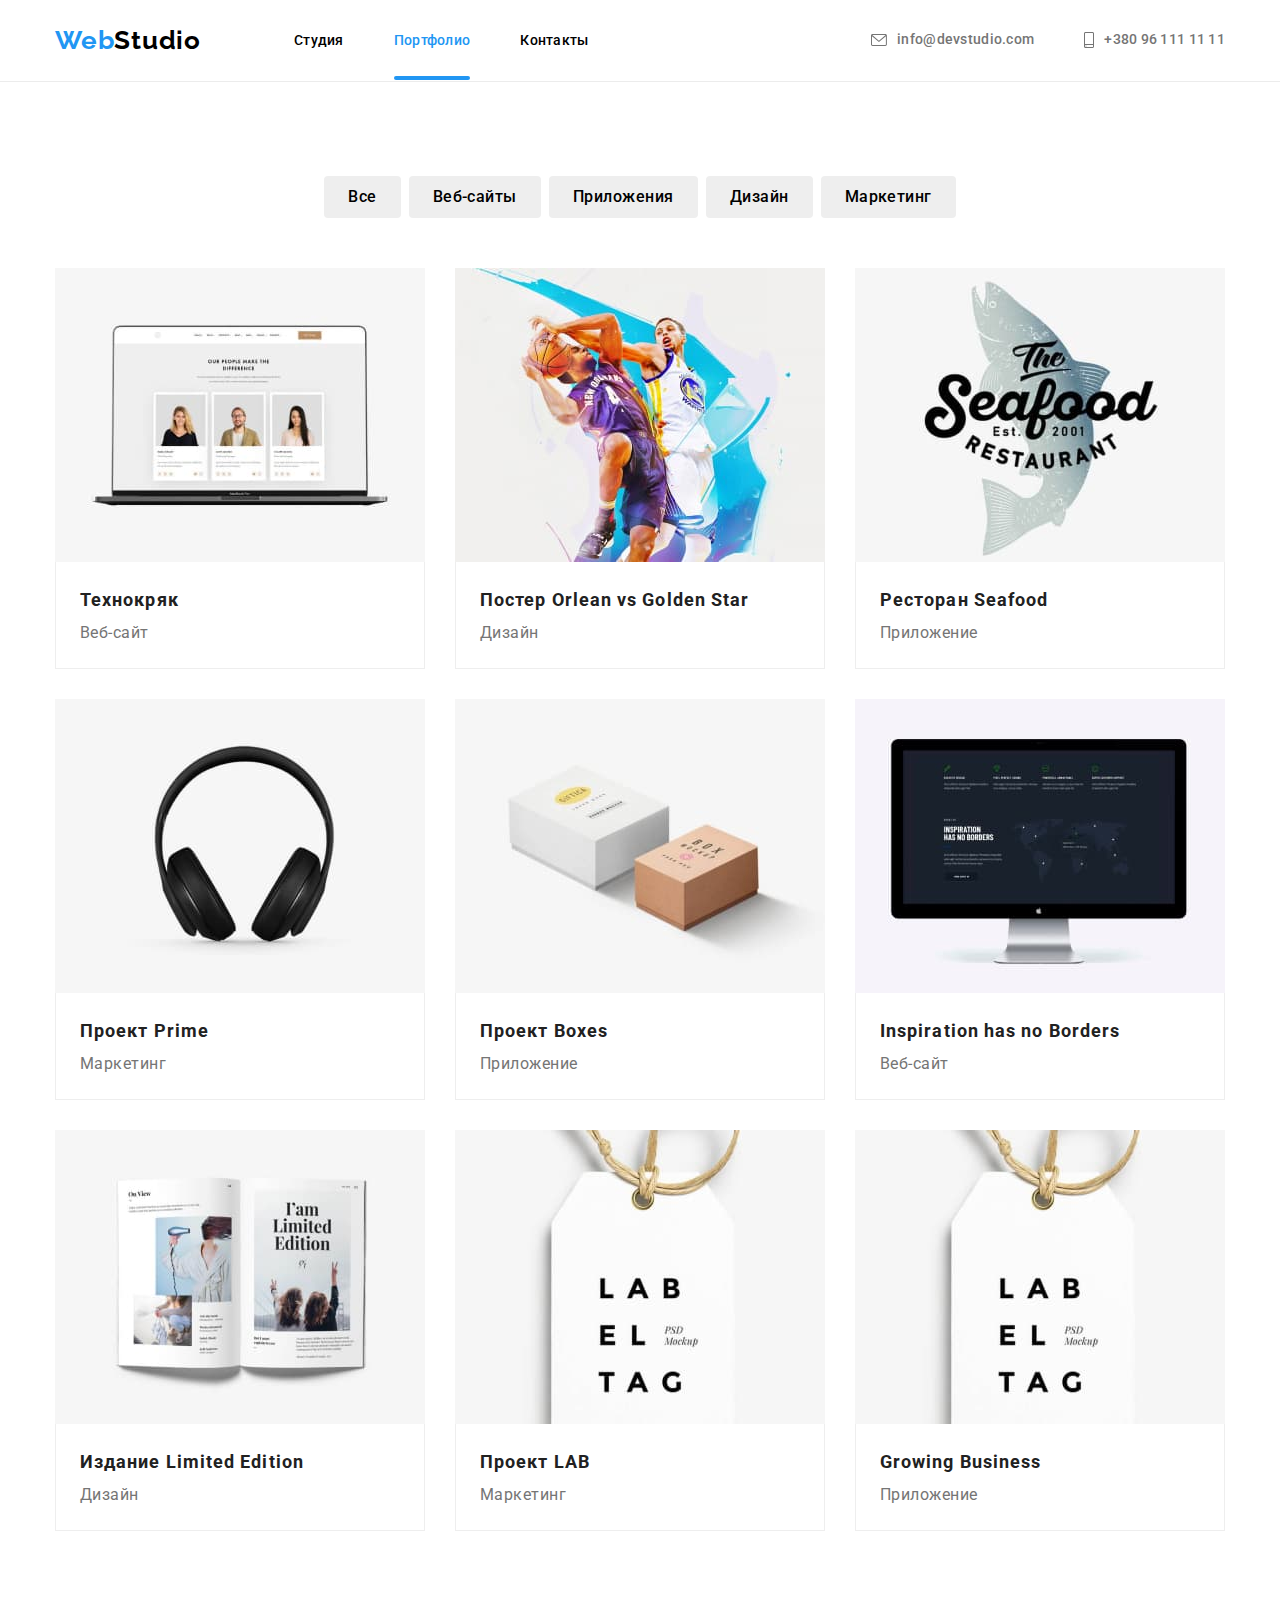
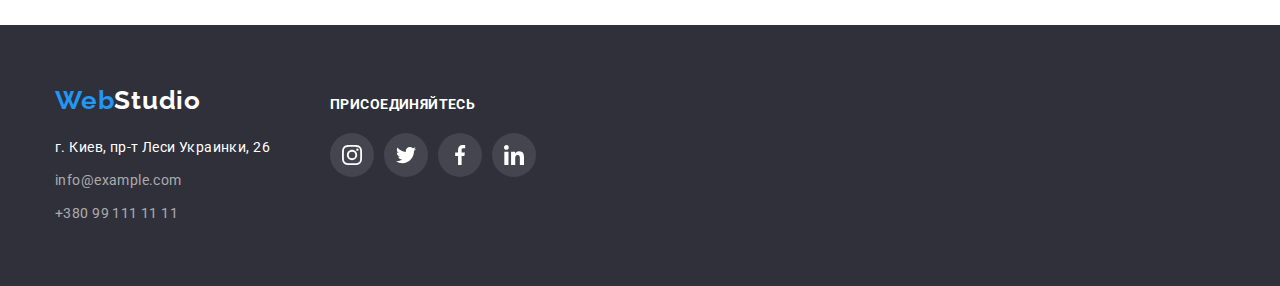
==== portfolio.html @ 20a025dc "Добавляет файлы из пятого домашнего задания." ====
<!-- Разметка портфолио -->
<!DOCTYPE html>
<html lang="ru">
    <head>
        <meta charset="UTF-8">
        <meta http-equiv="X-UA-Compatible" content="IE=edge">
        <meta name="viewport" content="width=device-width, initial-scale=1.0">
        <title>Document</title>
        <link rel="preconnect" href="https://fonts.googleapis.com">
        <link rel="preconnect" href="https://fonts.gstatic.com" crossorigin>
        <link
            href="https://fonts.googleapis.com/css2?family=Raleway:wght@700&family=Roboto:wght@400;500;700;900&display=swap"
            rel="stylesheet">
        <link rel="stylesheet" href="https://cdn.jsdelivr.net/npm/modern-normalize@1.1.0/modern-normalize.min.css">
        <link rel="stylesheet" href="./css/styles.css">
    </head>
    
    <body>

        <!-- Шапка -->
        <header class="page-header">
            <div class="container page-header-container">
                <nav class="page-nav">
                    <a class="logo header-logo link" href="./index.html" lang="en">
                        <span class="span">Web</span>Studio
                    </a>
                    <ul class="menu list">
                        <li class="menu-item">
                            <a class="menu-link link" href="./index.html">Студия</a>
                        </li>
                        <li class="menu-item">
                            <a class="menu-link link current" href="./portfolio.html">Портфолио</a>
                        </li>
                        <li class="menu-item">
                            <a class="menu-link link" href="">Контакты</a>
                        </li>
                    </ul>
                </nav>
                <ul class="contact-list list">
                    <li class="header-contact-list-item">
                        <a class="header-contact-link link" href="mailto:info@devstudio.com">
                            <svg class="header-contact-logo" width="16" height="12">
                                <use href="./images/sprite.svg#icon-envelope"></use>
                            </svg>
                            info@devstudio.com
                        </a>
                    </li>
                    <li class="header-contact-list-item">
                        <a class="header-contact-link link" href="tel:+380961111111">
                            <svg class="header-contact-logo" width="10" height="16">
                                <use href="./images/sprite.svg#icon-smartphone"></use>
                            </svg>
                            +380 96 111 11 11
                        </a>
                    </li>
                </ul>
            </div>
        </header>

        <!-- Уникальный контент -->
        <main>
            <section class="portfolio">
                <div class="container portfolio-container">
                    <h1 class="porfolio-title" hidden>Наши работы</h1>
                    <ul class="filter-list list">
                        <li class="filter-list-item">
                            <button class="button portfolio-btn" type="button">Все</button>
                        </li>
                        <li class="filter-list-item">
                            <button class="button portfolio-btn" type="button">Веб-сайты</button>
                        </li>
                        <li class="filter-list-item">
                            <button class="button portfolio-btn" type="button">Приложения</button>
                        </li>
                        <li class="filter-list-item">
                            <button class="button portfolio-btn" type="button">Дизайн</button>
                        </li>
                        <li class="filter-list-item">
                            <button class="button portfolio-btn" type="button">Маркетинг</button>
                        </li>
                    </ul>
                    <ul class="img-list list">
                        <li class="img-list-item">
                            <a class="card-link link" href="">
                                <div class="img-envelope-wrapper">
                                    <img class="img" src="./images/portfolio/workers.jpg" alt="Сотрудники" width="370" height="294">
                                    <p class="envelope">Ресурс предлагает комплексные предложения с разным уровнем функционала и сервисов. Все это позволит
                                        посетителю получить исчерпывающие сведения о компании или частном лице.</p>
                                </div>
                                <div class="card-wrapper">
                                    <h2 class="card-link-title">Технокряк</h2>
                                    <p class="text">Веб-сайт</p>
                                </div>
                            </a>
                        </li>
                        <li class="img-list-item">
                            <a class="card-link link" href="">
                                <div class="img-envelope-wrapper">
                                    <img class="img" src="./images/portfolio/poster.jpg" alt="Постер" width="370" height="294">
                                    <p class="envelope">Ресурс предлагает комплексные предложения с разным уровнем функционала и сервисов. Все это позволит
                                        посетителю получить исчерпывающие сведения о компании или частном лице.</p>
                                </div>
                                <div class="card-wrapper">
                                    <h2 class="card-link-title">Постер <span lang="en">Orlean vs Golden Star</span></h2>
                                    <p class="text">Дизайн</p>
                                </div>
                            </a>
                        </li>
                        <li class="img-list-item">
                            <a class="card-link link" href="">
                                <div class="img-envelope-wrapper">
                                    <img class="img" src="./images/portfolio/restaurant-logo.jpg" alt="Логотип ресторана" width="370" height="294">
                                    <p class="envelope">Ресурс предлагает комплексные предложения с разным уровнем функционала и сервисов. Все это позволит
                                        посетителю получить исчерпывающие сведения о компании или частном лице.</p>
                                </div>                               
                                <div class="card-wrapper">
                                    <h2 class="card-link-title">Ресторан <span lang="en">Seafood</span></h2>
                                    <p class="text">Приложение</p>
                                </div>                           
                            </a>
                        </li class="img-list-item">
                        <li class="img-list-item"> 
                            <a class="card-link link" href="">
                                <div class="img-envelope-wrapper">
                                    <img class="img" src="./images/portfolio/progect-prime.jpg" alt="Наушники" width="370" height="294">
                                    <p class="envelope">Ресурс предлагает комплексные предложения с разным уровнем функционала и сервисов. Все это позволит
                                        посетителю получить исчерпывающие сведения о компании или частном лице.</p>
                                </div>                               
                                <div class="card-wrapper">
                                    <h2 class="card-link-title">Проект <span lang="en">Prime</span></h2>
                                    <p class="text">Маркетинг</p>
                                </div> 
                            </a>
                        </li>
                        <li class="img-list-item">
                            <a class="card-link link" href="">
                                <div class="img-envelope-wrapper">
                                    <img class="img" src="./images/portfolio/project-boxes.jpg" alt="Коробки" width="370" height="294">
                                    <p class="envelope">Ресурс предлагает комплексные предложения с разным уровнем функционала и сервисов. Все это позволит
                                        посетителю получить исчерпывающие сведения о компании или частном лице.</p>
                                </div>                               
                                <div class="card-wrapper">
                                    <h2 class="card-link-title">Проект <span lang="en">Boxes</span></h2>
                                    <p class="text">Приложение</p>
                                </div>  
                            </a>
                        </li>
                        <li class="img-list-item">
                            <a class="card-link link" href="">
                                <div class="img-envelope-wrapper">
                                    <img class="img" src="./images/portfolio/inspiration-has-no-borders.jpg" alt="Описание преимуществ" width="370"
                                        height="294">
                                    <p class="envelope">Ресурс предлагает комплексные предложения с разным уровнем функционала и сервисов. Все это позволит
                                        посетителю получить исчерпывающие сведения о компании или частном лице.</p>
                                </div>                               
                                <div class="card-wrapper">
                                    <h2 class="card-link-title" lang="en">Inspiration has no Borders</h2>
                                    <p class="text">Веб-сайт</p>
                                </div>
                            </a>
                        </li>
                        <li class="img-list-item">
                            <a class="card-link link" href="">
                                <div class="img-envelope-wrapper">
                                    <img src="./images/portfolio/post-limited-edition.jpg" alt="Журнал" width="370" height="294">
                                    <p class="envelope">Ресурс предлагает комплексные предложения с разным уровнем функционала и сервисов. Все это позволит
                                        посетителю получить исчерпывающие сведения о компании или частном лице.</p>
                                </div>                               
                                <div class="card-wrapper">
                                    <h2 class="card-link-title">Издание <span lang="en">Limited Edition</span></h2>
                                    <p class="text">Дизайн</p>
                                </div>   
                            </a>
                        </li>
                        <li class="img-list-item">
                            <a class="card-link link" href="">
                                <div class="img-envelope-wrapper">
                                    <img class="img" src="./images/portfolio/project-lab.jpg" alt="Этикетка" width="370" height="294">
                                    <p class="envelope">Ресурс предлагает комплексные предложения с разным уровнем функционала и сервисов. Все это позволит
                                        посетителю получить исчерпывающие сведения о компании или частном лице.</p>
                                </div>                              
                                <div class="card-wrapper">
                                    <h2 class="card-link-title">Проект <span lang="en">LAB</span></h2>
                                    <p class="text">Маркетинг</p>
                                </div>   
                            </a>
                        </li>
                        <li class="img-list-item">
                            <a class="card-link link" href="">
                                <div class="img-envelope-wrapper">
                                    <img class="img" src="./images/portfolio/project-lab.jpg" alt="Этикетка" width="370" height="294">
                                    <p class="envelope">Ресурс предлагает комплексные предложения с разным уровнем функционала и сервисов. Все это
                                        позволит
                                        посетителю получить исчерпывающие сведения о компании или частном лице.</p>
                                </div>
                                <div class="card-wrapper">
                                    <h2 class="card-link-title" lang="en">Growing Business</h2>
                                    <p class="text">Приложение</p>
                                </div>  
                            </a>
                        </li>
                    </ul>
                </div>
            </section>
        </main>

        <!-- Подвал -->
        <footer class="page-footer">
            <div class="container page-footer-container">
                <div class="logo-adress-wrapper">
                    <a class="logo footer-logo link" href="./index.html" lang="en"><span class="span">Web</span><span
                            class="footer-span">Studio</span></a>
                    <address class="contact-info">
                        <ul class="footer-contact-list list">
                            <li class="footer-contact-list-item">
                                <a class="map link" href="https://goo.gl/maps/jYa3saxuVgHwLRbw7">г. Киев, пр-т Леси Украинки,
                                    26</a>
                            </li>
                            <li class="footer-contact-list-item">
                                <a class="footer-contact-link link" href="mailto:info@example.com"
                                    lang="en">info@example.com</a>
                            </li>
                            <li class="footer-contact-list-item">
                                <a class="footer-contact-link link" href="tel:+380991111111">+380 99 111 11 11</a>
                            </li>
                        </ul>
                    </address>
                </div>
        
                <div class="social-list-wrapper">
                    <b class="call">присоединяйтесь</b>
                    <ul class="social-list list">
                        <li class="footer-social-list-item">
                            <a href="" class="social-list-link footer-social-link">
                                <svg class="social-list-logo" width="20" height="20">
                                    <use href="./images/sprite.svg#icon-instagram"></use>
                                </svg>
                            </a>
                        </li>
                        <li class="footer-social-list-item">
                            <a href="" class="social-list-link footer-social-link">
                                <svg class="social-list-logo" width="20" height="20">
                                    <use href="./images/sprite.svg#icon-twitter"></use>
                                </svg>
                            </a>
                        </li>
                        <li class="footer-social-list-item">
                            <a href="" class="social-list-link footer-social-link">
                                <svg class="social-list-logo" width="20" height="20">
                                    <use href="./images/sprite.svg#icon-facebook"></use>
                                </svg>
                            </a>
                        </li>
                        <li class="footer-social-list-item">
                            <a href="" class="social-list-link footer-social-link">
                                <svg class="social-list-logo" width="20" height="20">
                                    <use href="./images/sprite.svg#icon-linkedin"></use>
                                </svg>
                            </a>
                        </li>
                    </ul>
                </div>
            </div>
        </footer>
    </body>
</html>
---- css/styles.css ----
/* Переменные */
:root {
    --accent-color: #2196F3;
    --primary-font: 'Roboto', sans-serif;
    --primary-font-color: #212121;
    --primary-weight-font: 500;
    --transition-dur-and-func: 250ms cubic-bezier(0.4, 0, 0.2, 1);
}

/* Общие стили */
body {
    color: var(--primary-font-color);
    font-family: var(--primary-font);
    font-weight: var(--primary-weight-font);
}

h1,
h2,
h3,
h4,
p {
    margin-top: 0;
    margin-bottom: 0;
}

ul, ol {
    padding-left: 0;
    margin-top: 0;
    margin-bottom: 0;
}

img {
    display: block;
}

.list {
    list-style: none;
}

.link {
    text-decoration: none;
    color: inherit;
}

.button {
    border-radius: 4px;
    border-color: transparent;

    cursor: pointer;
    background-color:#EEEEEE;
    font-family: var(--primary-font);
    font-weight: var(--primary-weight-font);
    font-size: 16px;
    line-height: 1.63;
    /* text-align: center;
    vertical-align: top; */
    letter-spacing: 0.03em;
}

.logo {
    font-family: 'Raleway', sans-serif;
    color: #000000;
    font-weight: 700;
    font-size: 26px;
    line-height: 1.19;
    letter-spacing: 0.03em;
}

.container {
    width: 1200px;
    margin-left: auto;
    margin-right: auto;
    padding-left: 15px;
    padding-right: 15px;

}

/* Шапка */
.header-logo {
    margin-right: 93px;
}
.span {
    color: var(--accent-color);
}

.menu-link {
    position: relative;

    font-size: 14px;
    line-height: 1.14;
    letter-spacing: 0.02em;
    color: #000000;

    transition: color var(--transition-dur-and-func);
}

.link.current {
    padding-bottom: 32px;

    color: var(--accent-color);
}

.menu-link.current::after {
    position: absolute;
    bottom: 0;

    display: block;
    content: "";
    width: 100%;
    height: 4px;

    border-radius: 2px;
    background-color: var(--accent-color);
}

.menu-link:hover,
.menu-link:focus {
    color: var(--accent-color);
}

.header-contact-link {
    display: flex;
    align-items: center;

    font-size: 14px;
    line-height: 1.14;
    letter-spacing: 0.02em;
    color: #757575;

    transition: color var(--transition-dur-and-func);
}

.header-contact-link:hover,
.header-contact-link:focus {
    color: var(--accent-color);
}

.page-header-container {
    display: flex;
    justify-content: space-between;
    align-items: center;
}

.page-nav {
    display: flex;
    align-items: center;
}

.menu {
    display: flex;
}

.contact-list {
    display: flex;
}

.menu-item:not(:last-child) {
    margin-right: 50px;
}

.header-contact-list-item:not(:last-child) {
    margin-right: 50px;
}

.header-contact-logo {
    display: block;
    margin-right: 10px;
    fill: currentColor;
}

.page-header {
    border-bottom: 1px solid #ECECEC;
    padding-top: 25px;
    padding-bottom: 25px;
}


/* Уникальный контент основной страницы */

/* Герой */
.hero {
    padding-top: 200px;
    padding-bottom: 200px;
    max-width: 1600px;
    margin: 0 auto;

    background-image: linear-gradient(rgba(47, 48, 58, 0.4),rgba(47, 48, 58, 0.4)), 
    url(../images/hero/hero-img.jpg);
    background-size: cover;
    background-position: center;
    background-color: #C4C4C4;
}

.hero-title {   
    margin-bottom: 30px;
    width: 696px;
    margin-left: auto;
    margin-right: auto;

    font-weight: 900;
    font-size: 44px;
    line-height: 1.34;
    letter-spacing: 0.06em;
    text-transform: uppercase;
    color: #FFFFFF;
}

.hero-button {
    padding: 10px 32px;
    
    color: #ffffff;
    background-color: var(--accent-color);
    font-family: var(--primary-font);
    font-weight: 700;
    line-height: 1.88;
    vertical-align: middle; 
    letter-spacing: 0.06em;
}

.hero-container {
    text-align: center;
    /* padding-left: 252px;
    padding-right: 252px; */
}


/* Особенности */
.hang {
    padding-top: 94px;
    padding-bottom: 94px;
}

.hang-title {
    margin-bottom: 10px;

    font-size: 14px;
    line-height: 1.14;
    letter-spacing: 0.03em;
    text-transform: uppercase;
}

.hang-text {
    font-weight: 400;
    font-size: 14px;
    line-height: 1.7;
    letter-spacing: 0.03em;
    color: #757575;
}

.hang-list {
    display: flex;
    column-gap: 30px;
}

.hang-item {
    flex-basis: calc((100% - 90px) / 4);
} 

.hang-item-icon-wrapper {
    display: flex;
    justify-content: center;
    align-items: center;
    width: 270px;
    height: 120px;
    margin-bottom: 30px;
    background-color: #F5F4FA;
    border-radius: 4px;
}

/* Чем мы занимаемся? */

.occupation-title {
    margin-bottom: 50px;
}

.list-img {
    display: flex;
    column-gap: 30px;
}

.occupation {
    padding-bottom: 94px;
}

.occupation-list-item {
    position: relative;

    flex-basis: calc((100% - 60px) / 3);
}

.occupation-img-text {
    position: absolute;
    bottom: 0;

    
    display: flex;
    justify-content: center;
    align-items: center;

    text-transform: uppercase;
    font-weight: 700;
    color: #FFFFFF;
    font-size: 14px;
    line-height: 1.14;
    letter-spacing: 0.03em;
    background-color: rgba(47, 48, 58, 0.8);
    width: 100%;
    min-height: 70px;
}

/* Наша команда */
.team {
    padding-top: 94px;
    padding-bottom: 94px;
    background-color: #F5F4FA;
}
.title {
    font-size: 36px;
    line-height: 1.17;
    text-align: center;
    letter-spacing: 0.03em;
}

.list-item-title {
    margin-bottom: 10px;

    font-size: 16px;
    font-weight: var(--primary-weight-font);
    text-align: center;
    line-height: 1.19;
    letter-spacing: 0.03em;
}

.list-item-text {
    margin-bottom: 16px;

    font-weight: 400;
    line-height: 1.19;
    text-align: center;
    letter-spacing: 0.03em;
    color: #757575;
}

.team-title {
    margin-bottom: 50px;
}

.team-list {
    display: flex;
    column-gap: 30px;
}

.team-list-item {
    flex-basis: calc((100% - 90px) / 4);
    border: 1px solid rgba(0, 0, 0, 0.2);
    border-radius: 3px;
    overflow: hidden;
    box-shadow: 0px 2px 1px rgba(0, 0, 0, 0.2),
     0px 1px 1px rgba(0, 0, 0, 0.14), 0px 4px 4px rgba(0, 0, 0, 0.25);
}

.team-card-content-wrapper {
    padding-top: 30px;
    padding-bottom: 30px;
    background-color: #FFFFFF;
}

.social-list {
    display: flex;
    justify-content: center;
    gap: 10px;
}

.social-list-link {
    display: flex;
    justify-content: center;
    align-items: center;
    width: 44px;
    height: 44px;
    border-radius: 50%;

    transition: background-color var(--transition-dur-and-func);
}

.team-link {
    background-color: #FFFFFF;
}

.social-list-link:hover,
.social-list-link:focus {
    background-color: var(--accent-color);
}

.social-list-icon {
    fill: #AFB1B8;

    transition: fill var(--transition-dur-and-func);
}

.team-link:hover .social-list-icon,
.team-link:focus .social-list-icon {
    fill: #FFFFFF;
}

/* Наши клиенты */
.our-clients {
    padding-top: 94px;
    padding-bottom: 94px;
}

.our-clients-title {
    margin-bottom: 50px;
}

.our-clients-list {
    display: flex;
    justify-content: center;
    gap: 30px;
}

.clients-item-link {
    display: flex;
    justify-content: center;
    align-items: center;

    width: 170px;
    height: 92px;
    border: 1px solid #AFB1B8;
    border-radius: 4px;

    transition: border-color var(--transition-dur-and-func);
}

.clients-item-link:hover,
.clients-item-link:focus {
    border-color: var(--accent-color);
}

.our-clients-logo {
    fill: #AFB1B8;

    transition: fill var(--transition-dur-and-func);
}

.clients-item-link:hover .our-clients-logo,
.clients-item-link:focus .our-clients-logo {
    fill: var(--accent-color)
}

/* Подвал */

.footer-span {
    color:#FFFFFF
}

.footer-contact-list {
    font-style: normal;
    font-weight: 400;
    font-size: 14px;
    line-height: 1.7;
    text-align: left;
    vertical-align: top;
    letter-spacing: 0.03em;
}

.map {
    color:#FFFFFF;
}

.page-footer {
    padding-top: 60px;
    padding-bottom: 60px;
}

.footer-logo {
    display: inline-block;
    margin-bottom: 20px;
}

.footer-contact-list-item:not(:last-child) {
    margin-bottom: 9px;
}

.page-footer {
background-color: #2F303A;
}

.footer-contact-link {
    color: rgba(255, 255, 255, 0.6);
}

.page-footer-container {
    display: flex;
    align-items: baseline;
}

.logo-adress-wrapper {
    margin-right: 60px;
}

.call {
    display: block;
    margin-bottom: 20px;

    text-transform: uppercase;
    font-weight: 700;
    font-size: 14px;
    line-height: 1.14;
    letter-spacing: 0.03em;
    color: #FFFFFF;
}

.social-list-logo {
    fill: #FFFFFF
}

.footer-social-link {
    background-color: rgba(255, 255, 255, 0.1);
}

/* Уникальный контент портфолио */
.portfolio {
    padding-top: 94px;
    padding-bottom: 94px;
}

/* Оформление фильтра */
.portfolio-btn {
    padding: 6px 22px;

    transition: color var(--transition-dur-and-func),
     background-color var(--transition-dur-and-func), 
     box-shadow var(--transition-dur-and-func);
}

.portfolio-btn:hover,
.portfolio-btn:focus {
    box-shadow: 0px 2px 2px rgba(0, 0, 0, 0.12),
     0px 1px 2px rgba(0, 0, 0, 0.08), 0px 3px 1px rgba(0, 0, 0, 0.1);
}

.filter-list {
    display: flex;
    justify-content: center;
    margin-bottom: 50px;
}

.filter-list-item:not(:last-child) {
    margin-right: 8px;
}

.portfolio-btn:hover,
.portfolio-btn:focus {
    color: #ffffff;
    background-color: var(--accent-color);
}

/* Оформление карточек */
.card-wrapper {
    padding: 20px 24px;
    border: 1px solid #EEEEEE;
    border-top: none;
}

.img-list {
    display:flex;
    flex-wrap: wrap;
    gap: 30px;
}

.img-list-item {
    flex-basis: calc((100% - 240px) / 9);

    transition: box-shadow var(--transition-dur-and-func)
}

.img-list-item:hover,
.img-list-item:focus {
    box-shadow: 1px 4px 6px rgba(0, 0, 0, 0.16), 0px 4px 4px rgba(0, 0, 0, 0.06), 0px 1px 1px rgba(0, 0, 0, 0.12);
}

.card-link-title {
    font-size: 18px;
    line-height: 2;
    letter-spacing: 0.06em;
}

.text {
    font-weight: 400;
    line-height: 1.88;
    letter-spacing: 0.03em;
    color: #757575;
}

.envelope {
    position:absolute;
    top: 0;
    left: 0;
    transform: translateY(100%);
    overflow: auto;

    display: flex;
    align-items: center;
    width:100%;
    height: 100%;
    padding: 0px 24px;

    background-color: rgba(33, 150, 243, 0.9);
    font-weight: 400;
    font-size: 18px;
    line-height: 1.56;
    letter-spacing: 0.03em;
    color: #FFFFFF;

    transition: transform var(--transition-dur-and-func);
}

.img-envelope-wrapper {
    position: relative;
    overflow: hidden;
}

.card-link:hover .envelope,
.card-link:focus .envelope {
    transform: translate(0, 0);
}

/* Модальое окно */
.modal-close-btn {
    position: absolute;
    top: 8px;
    right: 8px;

    display: flex;
    justify-content: center;
    align-items: center;
    padding: 0;
    width: 30px;
    height: 30px;

    border: 1px solid rgba(0, 0, 0, 0.1);
    border-radius: 50%;
    background-color: transparent;
    cursor: pointer
}

.backdrop {
    position: fixed;
    top: 0;
    left: 0;
    z-index: 100;

    width: 100%;
    height: 100%;

    background-color: rgba(0, 0, 0, 0.2);

    transition: opacity var(--transition-dur-and-func), visibility var(--transition-dur-and-func);
}

.backdrop.is-hidden {
    opacity: 0;
    pointer-events: none;
    visibility: hidden;
}

.modal-window {
    position: absolute;
    top: 50%;
    left: 50%;

    width: 528px;
    height: 581px;
    border-radius: 4px;

    background-color: #FFFFFF; 

    transform: translate(-50%, -50%) scale(1);
    transition: transform var(--transition-dur-and-func);
}

.backdrop.is-hidden .modal-window {
    transform: translate(-50%, -50%) scale(0.9);
}
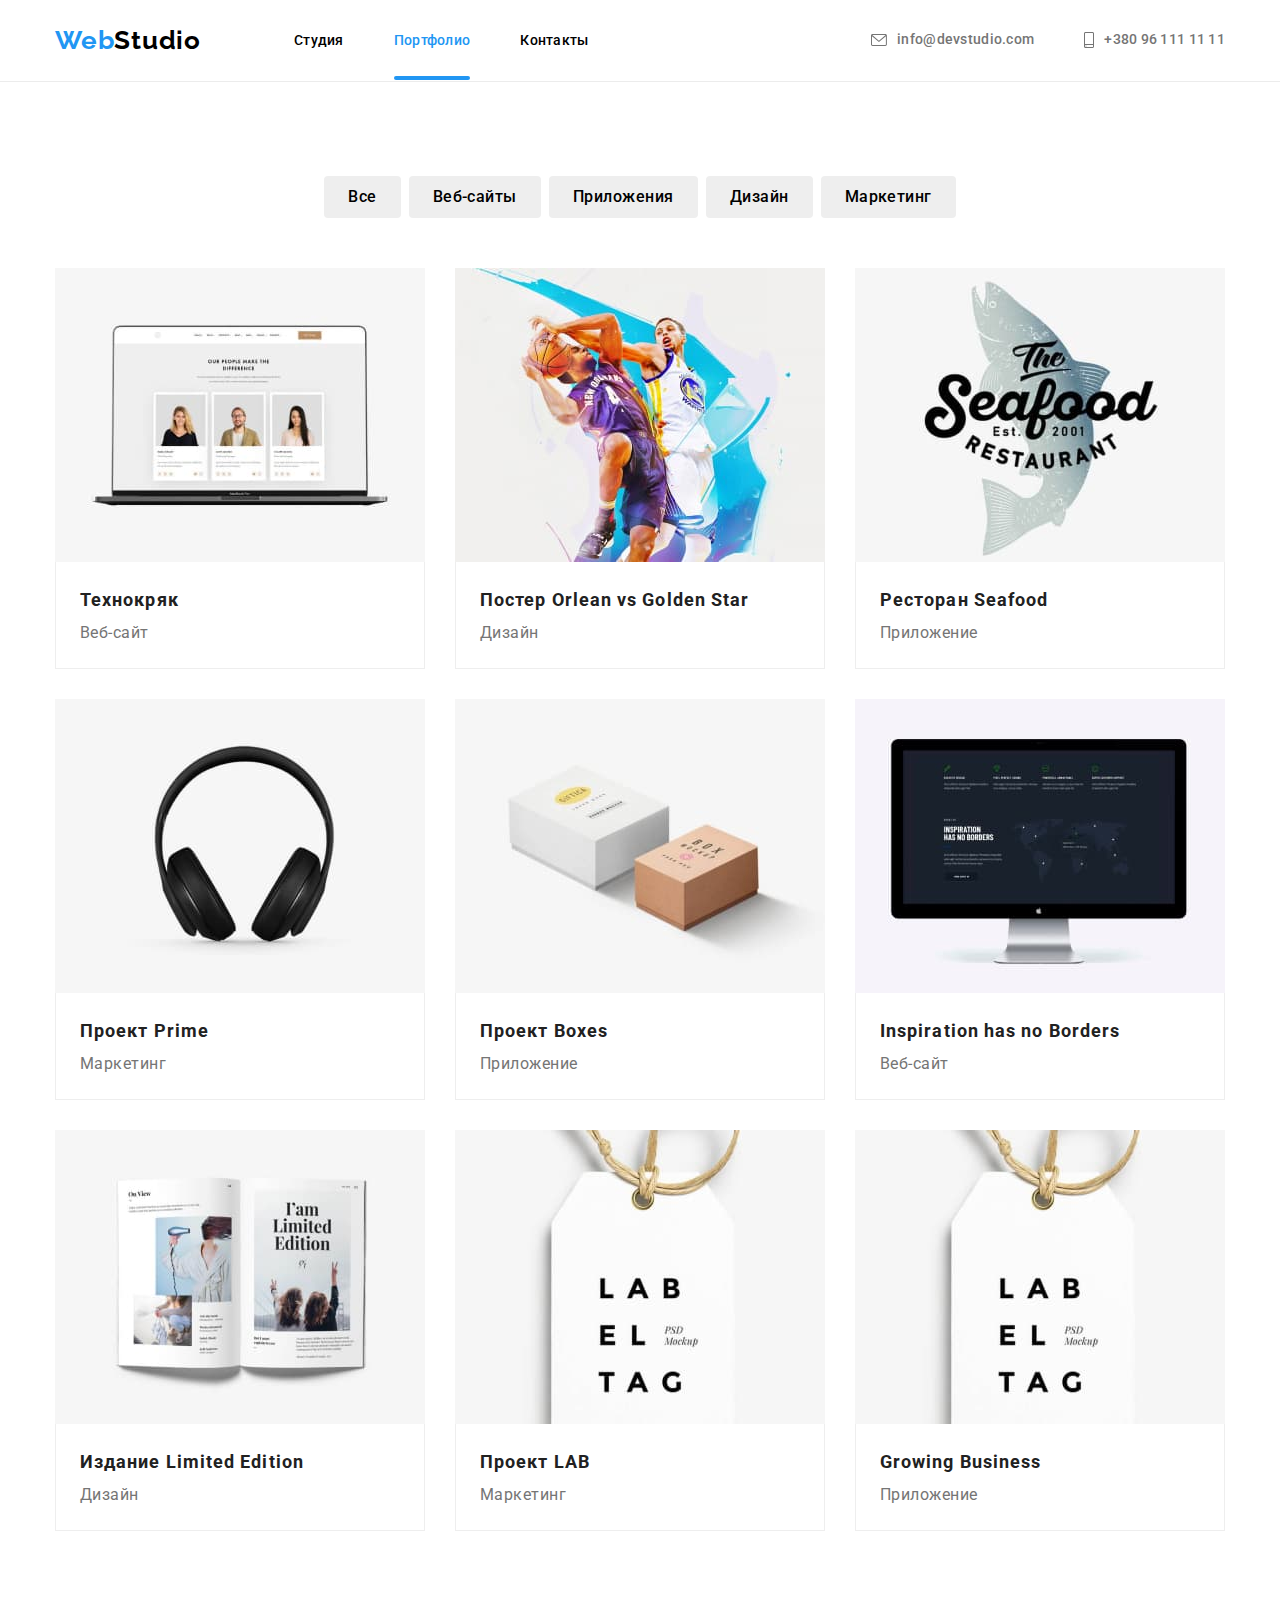
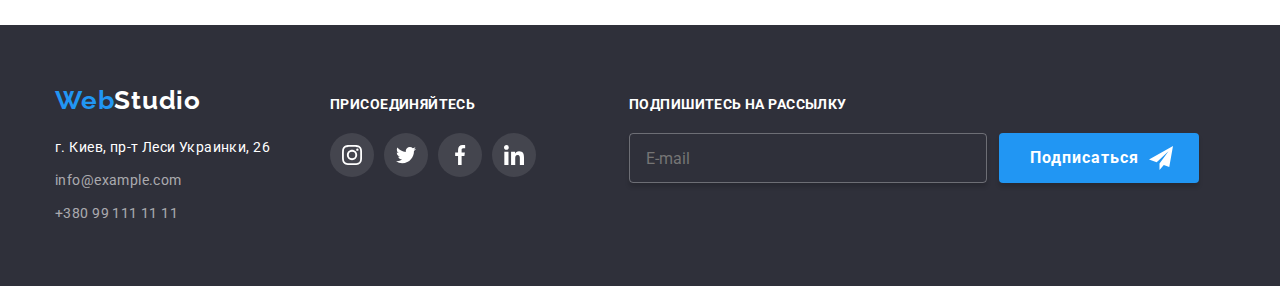
==== commit 3c97cc93: "Оформляет формы" ====
--- a/portfolio.html
+++ b/portfolio.html
@@ -260,6 +260,18 @@
                         </li>
                     </ul>
                 </div>
+                <div class="footer-form-wrapper">
+                    <b class="call footer-form-call">Подпишитесь на рассылку</b>
+                    <form class="footer-form">
+                        <input type="email" class="footer-form-input" placeholder="E-mail">
+                        <button type="submit" class="modal-btn modal-footer-btn">
+                            Подписаться
+                            <svg class="footer-send-icon" width="24" height="24">
+                                <use href="./images/sprite.svg#send-icon"></use>
+                            </svg>
+                        </button>
+                    </form>
+                </div>
             </div>
         </footer>
     </body>
--- a/css/styles.css
+++ b/css/styles.css
@@ -42,19 +42,21 @@
     color: inherit;
 }
 
-.button {
+.modal-btn {
+    align-self: center;
+
+    min-width: 200px;
+    min-height: 50px;
     border-radius: 4px;
+
+    background-color: var(--accent-color);
+    font-weight: 700;
+    line-height: 1.88;
+    letter-spacing: 0.06em;
     border-color: transparent;
-
+    color: #FFFFFF;
+    box-shadow: 0px 4px 4px 0px rgba(0, 0, 0, 0.15);
     cursor: pointer;
-    background-color:#EEEEEE;
-    font-family: var(--primary-font);
-    font-weight: var(--primary-weight-font);
-    font-size: 16px;
-    line-height: 1.63;
-    /* text-align: center;
-    vertical-align: top; */
-    letter-spacing: 0.03em;
 }
 
 .logo {
@@ -73,6 +75,17 @@
     padding-left: 15px;
     padding-right: 15px;
 
+}
+
+.visually-hidden {
+    position: absolute;
+    width: 1px;
+    height: 1px;
+    margin: -1px;
+    padding: 0;
+    overflow: hidden;
+    border: 0;
+    clip: rect(0 0 0 0);
 }
 
 /* Шапка */
@@ -503,7 +516,6 @@
     margin-bottom: 20px;
 
     text-transform: uppercase;
-    font-weight: 700;
     font-size: 14px;
     line-height: 1.14;
     letter-spacing: 0.03em;
@@ -526,6 +538,16 @@
 
 /* Оформление фильтра */
 .portfolio-btn {
+    border-radius: 4px;
+    border-color: transparent;
+    
+    cursor: pointer;
+    background-color: #EEEEEE;
+    font-weight: var(--primary-weight-font);
+    line-height: 1.63;
+    /* text-align: center;
+    vertical-align: top; */
+    letter-spacing: 0.03em;
     padding: 6px 22px;
 
     transition: color var(--transition-dur-and-func),
@@ -641,7 +663,16 @@
     border: 1px solid rgba(0, 0, 0, 0.1);
     border-radius: 50%;
     background-color: transparent;
-    cursor: pointer
+    cursor: pointer;
+}
+
+.modal-close-img {
+    transition: fill var(--transition-dur-and-func);
+}
+
+.modal-close-btn:focus .modal-close-img,
+.modal-close-btn:hover .modal-close-img {
+    fill: var(--accent-color);
 }
 
 .backdrop {
@@ -669,11 +700,14 @@
     top: 50%;
     left: 50%;
 
+    padding: 40px;
     width: 528px;
     height: 581px;
     border-radius: 4px;
 
     background-color: #FFFFFF; 
+    box-shadow: 0px 2px 1px 0px rgba(0, 0, 0, 0.2),
+    0px 1px 1px 0px rgba(0, 0, 0, 0.14);
 
     transform: translate(-50%, -50%) scale(1);
     transition: transform var(--transition-dur-and-func);
@@ -681,4 +715,168 @@
 
 .backdrop.is-hidden .modal-window {
     transform: translate(-50%, -50%) scale(0.9);
+}
+
+/* Оформление формы модального окна */
+
+.modal-form {
+    display: flex;
+    flex-direction: column;
+
+}
+
+.modal-form-call {
+    margin-bottom: 12px;
+
+    font-weight: 700;
+    font-size: 20px;
+    line-height: 1.15;
+    letter-spacing: 0.03em;
+    color: var(--primary-font-color);
+}
+
+.modal-form-input {
+    width: 100%;
+    height: 40px;
+    padding-left: 42px;
+
+    border-radius: 4px;
+    border: 1px solid rgba(33, 33, 33, 0.2);
+
+    transition: border-color var(--transition-dur-and-func);
+}
+
+.modal-form-input:focus {
+    border-color: var(--accent-color);
+    outline:none;
+}
+
+.modal-form-textarea {
+    width: 100%;
+    height: 120px;
+    resize: none;
+    padding: 12px 16px;
+
+    border-radius: 4px;
+    border: 1px solid rgba(33, 33, 33, 0.2);
+
+    transition: border-color var(--transition-dur-and-func);
+}
+
+.modal-form-textarea::placeholder {
+    font-weight: 400;
+    font-size: 12px;
+    line-height: 1.7;
+    letter-spacing: 0.01em;;
+}
+
+.modal-form-textarea:focus {
+    border-color: var(--accent-color);
+    outline: none;
+}
+
+.modal-form-input-desc {
+    display: block;
+
+    font-weight: 400;
+    font-size: 12px;
+    line-height: 1.17;
+    letter-spacing: 0.01em;
+    color: #757575;
+    margin-bottom: 4px;
+}
+
+.input-icon-wrapper {
+    display: block;
+    position: relative;
+}
+
+.form-icon {
+    position: absolute;
+    top: 50%;
+    left: 12px;
+    transform: translateY(-50%);
+
+    transition: fill var(--transition-dur-and-func);
+}
+
+.modal-form-input:focus + .form-icon {
+    fill: var(--accent-color)
+}
+
+.modal-form-field {
+    margin-bottom: 10px;
+}
+
+.modal-form-check-desc {
+    display: flex;
+    align-items: center;
+    justify-content: center;
+    margin-bottom: 30px;
+
+    font-size: 14px;
+    line-height: 1.7;
+    letter-spacing: 0.03em;
+    color: #757575;
+}
+
+.form-policy-link {
+    color: var(--accent-color)
+}
+
+/* Оформление кастомного чекбокса */
+
+.modal-form-check-desc::before {
+    margin-right: 7px;
+    content: "";
+    display: block;
+    width: 15px;
+    height: 15px;
+    border-radius: 2px;
+    border: 2px solid var(--primary-font-color);
+
+    transition: background-color  var(--transition-dur-and-func), border-color var(--transition-dur-and-func);
+}
+
+.modal-form-checkbox:checked + .modal-form-check-desc::before {
+    background-color: var(--accent-color);
+    background-image: url(../images/check-box/check.svg);
+    border-color: var(--accent-color);
+    background-size: contain;
+    background-origin: border-box;
+}
+
+
+/* Оформление формы футера */
+
+.footer-form-input {
+    width: 358px;
+    height: 50px;
+    padding-left: 16px;
+    margin-left: 93px;
+    margin-right: 12px;
+
+    border-radius: 4px;
+    border: 1px solid rgba(255, 255, 255, 0.3);
+    background-color: transparent;
+    box-shadow: 0px 4px 4px 0px rgba(0, 0, 0, 0.15);
+}
+
+.modal-footer-btn {
+    display: flex;
+    align-items: center;
+
+    padding-left: 29px;
+}
+
+.footer-send-icon {
+    margin-left: 10px;
+}
+
+.footer-form {
+    display: flex;
+}
+
+.footer-form-call {
+    margin-left: 93px;
 }